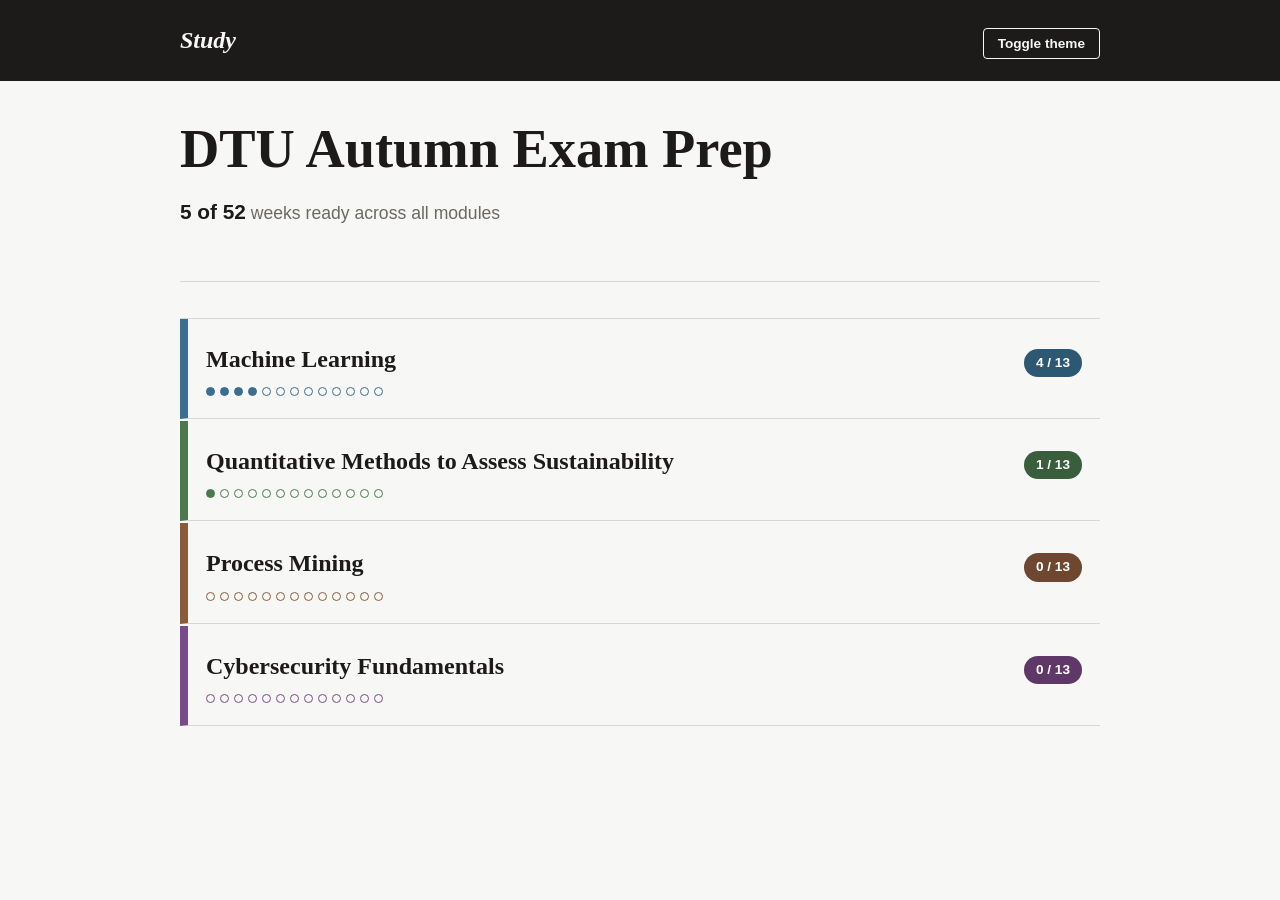
==== index.html @ 3e8c0b24 "Commit home/module page design from frontend-design pass css/common.css, js/common.js, index.html, m" ====
<!doctype html>
<html lang="en">
<head>
  <meta charset="utf-8" />
  <meta name="viewport" content="width=device-width, initial-scale=1" />
  <title>Study</title>
  <!-- Applies any stored theme override before first paint, so there's no flash of the wrong theme. -->
  <script>
    (function () {
      try {
        var state = JSON.parse(localStorage.getItem("studysite:v1"));
        if (state && (state.theme === "light" || state.theme === "dark")) {
          document.documentElement.setAttribute("data-theme", state.theme);
        }
      } catch (e) {}
    })();
  </script>
  <link rel="stylesheet" href="css/common.css" />
</head>
<body>
  <header class="site-header">
    <div class="site-header__inner">
      <span class="site-header__name">Study</span>
      <button class="theme-toggle" type="button" data-theme-toggle>Toggle theme</button>
    </div>
  </header>

  <div class="page">
    <main>
      <!--
        Static design preview — hardcoded content for now. The implementation
        plan replaces the hero stat and module list with values computed from
        data/modules.json (title, weeks-with-content count, per-week dots).
      -->
      <div class="hero">
        <h1 class="hero__title">DTU Autumn Exam Prep</h1>
        <p class="hero__stat"><strong>5 of 52</strong> weeks ready across all modules</p>
      </div>

      <ul class="module-list">
        <li>
          <a class="module-row ml" href="module.html?m=ml">
            <div class="module-row__head">
              <span class="module-row__title">Machine Learning</span>
              <span class="module-row__badge">4 / 13</span>
            </div>
            <ul class="dots" aria-hidden="true">
              <li class="filled"></li><li class="filled"></li><li class="filled"></li><li class="filled"></li>
              <li></li><li></li><li></li><li></li><li></li><li></li><li></li><li></li><li></li>
            </ul>
          </a>
        </li>
        <li>
          <a class="module-row sustainability" href="module.html?m=sustainability">
            <div class="module-row__head">
              <span class="module-row__title">Quantitative Methods to Assess Sustainability</span>
              <span class="module-row__badge">1 / 13</span>
            </div>
            <ul class="dots" aria-hidden="true">
              <li class="filled"></li>
              <li></li><li></li><li></li><li></li><li></li><li></li><li></li><li></li><li></li><li></li><li></li><li></li>
            </ul>
          </a>
        </li>
        <li>
          <a class="module-row process-mining" href="module.html?m=process-mining">
            <div class="module-row__head">
              <span class="module-row__title">Process Mining</span>
              <span class="module-row__badge">0 / 13</span>
            </div>
            <ul class="dots" aria-hidden="true">
              <li></li><li></li><li></li><li></li><li></li><li></li><li></li><li></li><li></li><li></li><li></li><li></li><li></li>
            </ul>
          </a>
        </li>
        <li>
          <a class="module-row cybersecurity" href="module.html?m=cybersecurity">
            <div class="module-row__head">
              <span class="module-row__title">Cybersecurity Fundamentals</span>
              <span class="module-row__badge">0 / 13</span>
            </div>
            <ul class="dots" aria-hidden="true">
              <li></li><li></li><li></li><li></li><li></li><li></li><li></li><li></li><li></li><li></li><li></li><li></li><li></li>
            </ul>
          </a>
        </li>
      </ul>
    </main>
  </div>

  <script type="module" src="js/common.js"></script>
</body>
</html>
---- css/common.css ----
/* common.css — design tokens and shared components for every page.
   Loaded by every HTML page alongside common.js. */

:root {
  --paper: #f7f7f5;
  --ink: #1c1b1a;
  --ink-muted: #6b6965;
  --border: rgba(28, 27, 26, 0.14);
  --radius: 4px;
  --content-width: 70ch;

  --serif: "Iowan Old Style", "Palatino Linotype", Georgia, "Times New Roman", serif;
  --sans: -apple-system, "Segoe UI", Roboto, "Helvetica Neue", Arial, sans-serif;

  /* Module identity colors: the plain tone marks borders/dots, the
     "strong" tone is darkened for solid fills (badges, buttons) so
     white text keeps AA contrast against it either way. */
  --accent-ml: #3b6e8f;
  --accent-ml-strong: #2c5872;
  --accent-sustainability: #4b7a4e;
  --accent-sustainability-strong: #395e3c;
  --accent-process-mining: #8a5a3b;
  --accent-process-mining-strong: #6e4730;
  --accent-cybersecurity: #7a4b8a;
  --accent-cybersecurity-strong: #603868;
}

@media (prefers-color-scheme: dark) {
  :root {
    --paper: #1a1a19;
    --ink: #e8e6e1;
    --ink-muted: #a8a6a1;
    --border: rgba(232, 230, 225, 0.16);
  }
}

/* Manual override set by common.js, takes precedence over the media query above. */
:root[data-theme="light"] {
  --paper: #f7f7f5;
  --ink: #1c1b1a;
  --ink-muted: #6b6965;
  --border: rgba(28, 27, 26, 0.14);
}

:root[data-theme="dark"] {
  --paper: #1a1a19;
  --ink: #e8e6e1;
  --ink-muted: #a8a6a1;
  --border: rgba(232, 230, 225, 0.16);
}

/* Module accent — shared by .module-row (home) and .module-intro (module page). */
.ml { --row-accent: var(--accent-ml); --row-accent-strong: var(--accent-ml-strong); }
.sustainability { --row-accent: var(--accent-sustainability); --row-accent-strong: var(--accent-sustainability-strong); }
.process-mining { --row-accent: var(--accent-process-mining); --row-accent-strong: var(--accent-process-mining-strong); }
.cybersecurity { --row-accent: var(--accent-cybersecurity); --row-accent-strong: var(--accent-cybersecurity-strong); }

* {
  box-sizing: border-box;
}

html {
  color-scheme: light dark;
}

body {
  margin: 0;
  background: var(--paper);
  color: var(--ink);
  font-family: var(--serif);
  font-size: 18px;
  line-height: 1.5;
  -webkit-font-smoothing: antialiased;
}

a {
  color: inherit;
}

a:not(.btn) {
  text-decoration-color: var(--border);
  text-underline-offset: 3px;
}

a:not(.btn):hover {
  text-decoration-color: currentColor;
}

:focus-visible {
  outline: 2px solid var(--row-accent, var(--ink));
  outline-offset: 2px;
}

/* ---------- layout shell ---------- */

.page {
  max-width: 960px;
  margin: 0 auto;
  padding: 0 20px 64px;
}

.page--reading {
  max-width: var(--content-width);
}

/* Header is an inverted band — var(--ink) as background, var(--paper) as
   text — so it always reads as a bold "cover strip" against the page in
   both light and dark mode, without a separate set of theme variables. */
header.site-header {
  background: var(--ink);
  color: var(--paper);
}

.site-header__inner {
  display: flex;
  align-items: baseline;
  justify-content: space-between;
  gap: 16px;
  max-width: 960px;
  margin: 0 auto;
  padding: 22px 20px;
}

.site-header__name {
  font-family: var(--serif);
  font-style: italic;
  font-weight: 700;
  font-size: 1.5rem;
}

.site-header__name a {
  text-decoration: none;
  color: inherit;
}

.site-header__crumb {
  margin-left: 12px;
  font-family: var(--sans);
  font-size: 0.95rem;
  opacity: 0.7;
}

.theme-toggle {
  font-family: var(--sans);
  font-weight: 600;
  font-size: 0.85rem;
  background: none;
  border: 1px solid var(--paper);
  border-radius: var(--radius);
  color: var(--paper);
  padding: 7px 14px;
  cursor: pointer;
}

.theme-toggle:hover {
  background: var(--paper);
  color: var(--ink);
}

main {
  padding-top: 40px;
}

/* ---------- hero (home) ---------- */

.hero {
  padding-bottom: 36px;
  margin-bottom: 36px;
  border-bottom: 1px solid var(--border);
}

.hero__title {
  font-family: var(--serif);
  font-weight: 700;
  font-size: clamp(2.4rem, 5vw, 3.4rem);
  line-height: 1.05;
  margin: 0 0 10px;
}

.hero__stat {
  font-family: var(--sans);
  font-size: 1.1rem;
  color: var(--ink-muted);
}

.hero__stat strong {
  color: var(--ink);
  font-size: 1.3rem;
  font-variant-numeric: tabular-nums;
}

/* ---------- progress dots (shared: home list + module page) ---------- */

.dots {
  display: flex;
  gap: 5px;
  margin-top: 10px;
  list-style: none;
  padding: 0;
}

.dots li {
  width: 9px;
  height: 9px;
  border-radius: 50%;
  border: 1.5px solid var(--row-accent, var(--ink-muted));
  background: transparent;
}

.dots li.filled {
  background: var(--row-accent, var(--ink-muted));
}

/* ---------- module list (home) ---------- */

.module-list {
  list-style: none;
  margin: 0;
  padding: 0;
  display: grid;
  gap: 2px;
  border-top: 1px solid var(--border);
}

.module-row {
  display: block;
  padding: 22px 18px;
  border-bottom: 1px solid var(--border);
  border-left: 8px solid var(--row-accent, var(--ink-muted));
  text-decoration: none;
  transition: background-color 0.15s ease;
}

.module-row:hover {
  background: var(--border);
}

.module-row__head {
  display: flex;
  align-items: baseline;
  justify-content: space-between;
  gap: 12px;
  flex-wrap: wrap;
}

.module-row__title {
  font-family: var(--serif);
  font-weight: 700;
  font-size: 1.5rem;
  color: var(--ink);
}

.module-row__badge {
  font-family: var(--sans);
  font-weight: 700;
  font-size: 0.85rem;
  color: #fff;
  background: var(--row-accent-strong, var(--ink-muted));
  border-radius: 999px;
  padding: 4px 12px;
  white-space: nowrap;
  font-variant-numeric: tabular-nums;
}

/* ---------- module page intro ---------- */

.module-intro {
  padding: 26px 22px;
  margin-bottom: 32px;
  border-left: 8px solid var(--row-accent, var(--ink-muted));
  background: var(--border);
}

.module-intro__head {
  display: flex;
  align-items: center;
  justify-content: space-between;
  gap: 16px;
  flex-wrap: wrap;
}

.module-intro h1 {
  font-family: var(--serif);
  font-weight: 700;
  font-size: 1.9rem;
  margin: 0;
}

.module-actions {
  display: flex;
  gap: 10px;
  margin-top: 18px;
}

.btn {
  font-family: var(--sans);
  font-weight: 600;
  font-size: 0.9rem;
  text-decoration: none;
  border-radius: var(--radius);
  padding: 9px 16px;
  display: inline-block;
}

.btn--primary {
  color: #fff;
  background: var(--row-accent-strong, var(--ink));
  border: 1px solid transparent;
}

.btn--primary:hover {
  filter: brightness(1.1);
}

/* ---------- week list (module page) ---------- */

.week-list {
  list-style: none;
  margin: 0;
  padding: 0;
  border-top: 1px solid var(--border);
}

.week-row {
  display: grid;
  grid-template-columns: 2.8rem 1fr;
  gap: 4px 16px;
  padding: 16px 4px;
  border-bottom: 1px solid var(--border);
}

@media (min-width: 560px) {
  .week-row {
    grid-template-columns: 2.8rem 1fr auto;
    align-items: baseline;
  }
}

.week-row__number {
  font-family: var(--sans);
  font-weight: 700;
  font-variant-numeric: tabular-nums;
  font-size: 1.05rem;
  color: var(--row-accent, var(--ink-muted));
}

.week-row--empty .week-row__number {
  color: var(--ink-muted);
  opacity: 0.5;
  font-weight: 600;
}

.week-row__title {
  font-size: 1.05rem;
}

.week-row--empty .week-row__title {
  color: var(--ink-muted);
  font-style: italic;
}

.week-row__links {
  grid-column: 1 / -1;
  font-family: var(--sans);
  font-weight: 600;
  font-size: 0.9rem;
  display: flex;
  gap: 18px;
}

@media (min-width: 560px) {
  .week-row__links {
    grid-column: auto;
  }
}

.week-row__links a {
  text-decoration: none;
  color: var(--row-accent-strong, var(--ink));
}

.week-row__links a:hover {
  text-decoration: underline;
}
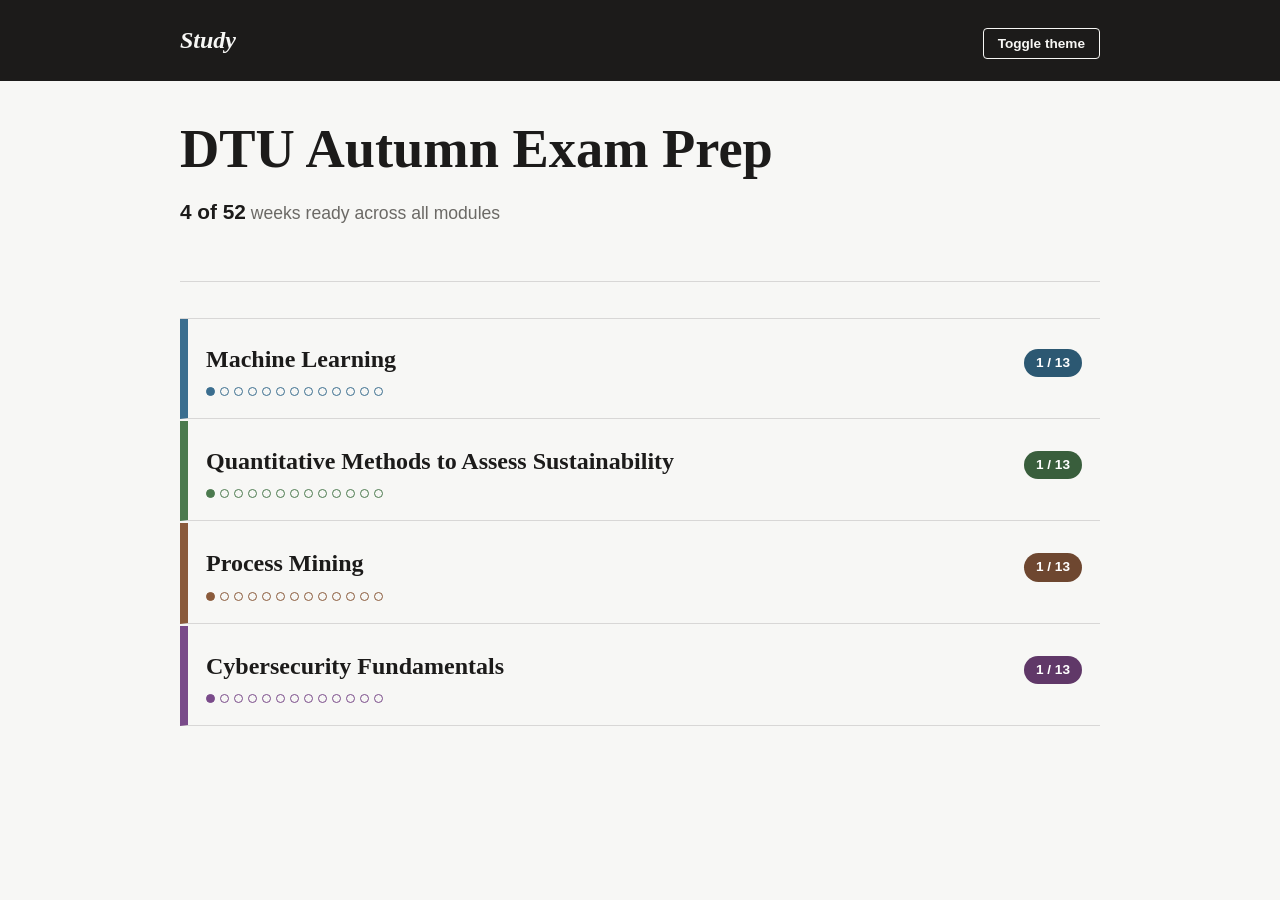
==== commit b6e011da: "Wire home page to data/modules.json Co-Authored-By: Claude Sonnet 5 <noreply@anthropic.com>" ====
--- a/index.html
+++ b/index.html
@@ -27,67 +27,20 @@
 
   <div class="page">
     <main>
-      <!--
-        Static design preview — hardcoded content for now. The implementation
-        plan replaces the hero stat and module list with values computed from
-        data/modules.json (title, weeks-with-content count, per-week dots).
-      -->
+      <p id="file-hint" class="fatal-error" hidden>
+        You're opening this file directly — run it through a local server (see the README) so it can load its data.
+      </p>
+
       <div class="hero">
         <h1 class="hero__title">DTU Autumn Exam Prep</h1>
-        <p class="hero__stat"><strong>5 of 52</strong> weeks ready across all modules</p>
+        <p class="hero__stat" id="hero-stat"></p>
       </div>
 
-      <ul class="module-list">
-        <li>
-          <a class="module-row ml" href="module.html?m=ml">
-            <div class="module-row__head">
-              <span class="module-row__title">Machine Learning</span>
-              <span class="module-row__badge">4 / 13</span>
-            </div>
-            <ul class="dots" aria-hidden="true">
-              <li class="filled"></li><li class="filled"></li><li class="filled"></li><li class="filled"></li>
-              <li></li><li></li><li></li><li></li><li></li><li></li><li></li><li></li><li></li>
-            </ul>
-          </a>
-        </li>
-        <li>
-          <a class="module-row sustainability" href="module.html?m=sustainability">
-            <div class="module-row__head">
-              <span class="module-row__title">Quantitative Methods to Assess Sustainability</span>
-              <span class="module-row__badge">1 / 13</span>
-            </div>
-            <ul class="dots" aria-hidden="true">
-              <li class="filled"></li>
-              <li></li><li></li><li></li><li></li><li></li><li></li><li></li><li></li><li></li><li></li><li></li><li></li>
-            </ul>
-          </a>
-        </li>
-        <li>
-          <a class="module-row process-mining" href="module.html?m=process-mining">
-            <div class="module-row__head">
-              <span class="module-row__title">Process Mining</span>
-              <span class="module-row__badge">0 / 13</span>
-            </div>
-            <ul class="dots" aria-hidden="true">
-              <li></li><li></li><li></li><li></li><li></li><li></li><li></li><li></li><li></li><li></li><li></li><li></li><li></li>
-            </ul>
-          </a>
-        </li>
-        <li>
-          <a class="module-row cybersecurity" href="module.html?m=cybersecurity">
-            <div class="module-row__head">
-              <span class="module-row__title">Cybersecurity Fundamentals</span>
-              <span class="module-row__badge">0 / 13</span>
-            </div>
-            <ul class="dots" aria-hidden="true">
-              <li></li><li></li><li></li><li></li><li></li><li></li><li></li><li></li><li></li><li></li><li></li><li></li><li></li>
-            </ul>
-          </a>
-        </li>
-      </ul>
+      <ul class="module-list" id="module-list"></ul>
     </main>
   </div>
 
   <script type="module" src="js/common.js"></script>
+  <script type="module" src="js/home.js"></script>
 </body>
 </html>
--- a/css/common.css
+++ b/css/common.css
@@ -211,6 +211,19 @@
   background: var(--row-accent, var(--ink-muted));
 }
 
+/* ---------- error / empty states (shared) ---------- */
+
+.fatal-error {
+  font-family: var(--sans);
+  font-size: 0.95rem;
+  color: var(--ink);
+  background: var(--border);
+  border-left: 4px solid var(--row-accent, var(--ink-muted));
+  border-radius: var(--radius);
+  padding: 14px 18px;
+  margin-bottom: 24px;
+}
+
 /* ---------- module list (home) ---------- */
 
 .module-list {
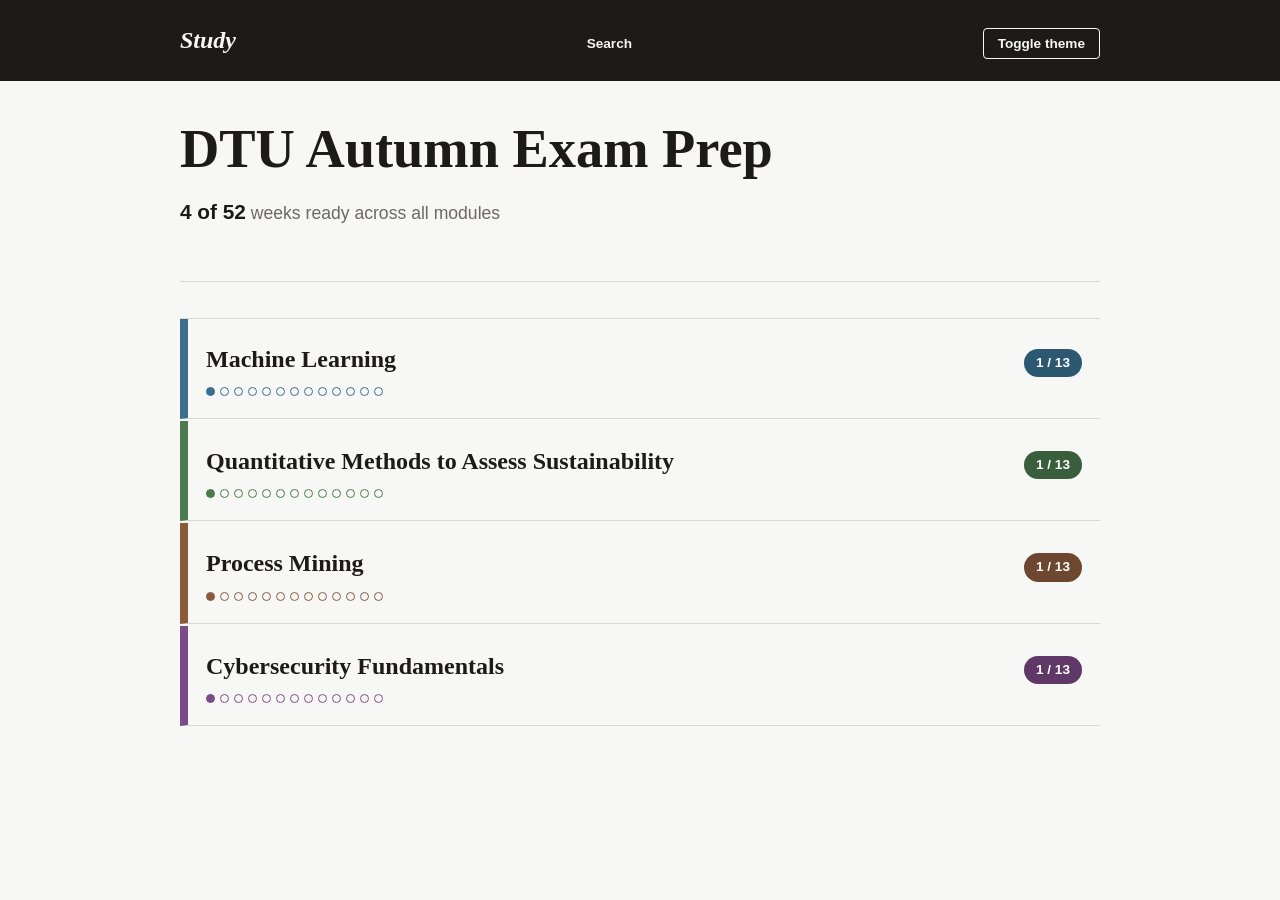
==== commit 49af826e: "Fix findings from final review: XSS, quiz retry bug, and 9 more Critical: - flashcards.js/quiz.js: r" ====
--- a/index.html
+++ b/index.html
@@ -4,7 +4,13 @@
   <meta charset="utf-8" />
   <meta name="viewport" content="width=device-width, initial-scale=1" />
   <title>Study</title>
-  <!-- Applies any stored theme override before first paint, so there's no flash of the wrong theme. -->
+  <!--
+    Applies any stored theme override before first paint, and shows a hint
+    if the page was opened directly via file:// instead of a local server.
+    Both run as a classic script, not a module — browsers block js/*.js
+    (type="module") entirely under file://, so only a plain <script> like
+    this one is guaranteed to run there.
+  -->
   <script>
     (function () {
       try {
@@ -13,6 +19,14 @@
           document.documentElement.setAttribute("data-theme", state.theme);
         }
       } catch (e) {}
+      if (location.protocol === "file:") {
+        document.addEventListener("DOMContentLoaded", function () {
+          var hint = document.createElement("p");
+          hint.className = "fatal-error";
+          hint.textContent = "You're opening this file directly — run it through a local server (see the README) so it can load its data.";
+          document.body.insertBefore(hint, document.body.firstChild);
+        });
+      }
     })();
   </script>
   <link rel="stylesheet" href="css/common.css" />
@@ -21,16 +35,13 @@
   <header class="site-header">
     <div class="site-header__inner">
       <span class="site-header__name">Study</span>
+      <a class="header-search-link" href="search.html">Search</a>
       <button class="theme-toggle" type="button" data-theme-toggle>Toggle theme</button>
     </div>
   </header>
 
   <div class="page">
     <main>
-      <p id="file-hint" class="fatal-error" hidden>
-        You're opening this file directly — run it through a local server (see the README) so it can load its data.
-      </p>
-
       <div class="hero">
         <h1 class="hero__title">DTU Autumn Exam Prep</h1>
         <p class="hero__stat" id="hero-stat"></p>
--- a/css/common.css
+++ b/css/common.css
@@ -140,6 +140,18 @@
   opacity: 0.7;
 }
 
+.header-search-link {
+  font-family: var(--sans);
+  font-weight: 600;
+  font-size: 0.85rem;
+  color: var(--paper);
+  text-decoration: none;
+}
+
+.header-search-link:hover {
+  text-decoration: underline;
+}
+
 .theme-toggle {
   font-family: var(--sans);
   font-weight: 600;
@@ -222,6 +234,140 @@
   border-radius: var(--radius);
   padding: 14px 18px;
   margin-bottom: 24px;
+}
+
+/* ---------- search ---------- */
+
+.search-box {
+  width: 100%;
+  font-family: var(--sans);
+  font-size: 1.05rem;
+  padding: 10px 14px;
+  border: 1px solid var(--border);
+  border-radius: var(--radius);
+  background: var(--paper);
+  color: var(--ink);
+}
+
+#search-status {
+  font-family: var(--sans);
+  font-size: 0.9rem;
+  color: var(--ink-muted);
+}
+
+.search-results {
+  list-style: none;
+  margin: 0;
+  padding: 0;
+}
+
+.search-results li {
+  padding: 12px 0;
+  border-bottom: 1px solid var(--border);
+}
+
+.search-results a {
+  font-family: var(--sans);
+  font-weight: 600;
+  text-decoration: none;
+}
+
+/* ---------- quiz ---------- */
+
+#quiz-options {
+  display: grid;
+  gap: 10px;
+  margin: 16px 0;
+}
+
+.quiz-option {
+  text-align: left;
+  width: 100%;
+}
+
+.quiz-option--correct {
+  border-color: var(--accent-sustainability);
+  color: var(--accent-sustainability-strong);
+}
+
+.quiz-option--incorrect {
+  border-color: var(--accent-process-mining);
+  color: var(--accent-process-mining-strong);
+}
+
+/* ---------- flashcards ---------- */
+
+.flashcard {
+  perspective: 1000px;
+  min-height: 220px;
+  margin: 20px 0;
+  cursor: pointer;
+}
+
+.flashcard-inner {
+  position: relative;
+  min-height: 220px;
+  transition: transform 0.4s;
+  transform-style: preserve-3d;
+}
+
+.flashcard.flipped .flashcard-inner {
+  transform: rotateY(180deg);
+}
+
+.flashcard-face {
+  position: absolute;
+  inset: 0;
+  backface-visibility: hidden;
+  display: flex;
+  align-items: center;
+  justify-content: center;
+  text-align: center;
+  padding: 24px;
+  border: 1px solid var(--border);
+  border-radius: var(--radius);
+  font-size: 1.15rem;
+}
+
+.flashcard-face.back {
+  transform: rotateY(180deg);
+  background: var(--border);
+}
+
+/* ---------- pdf entries (notes page) ---------- */
+
+.pdf-entry {
+  margin-bottom: 32px;
+}
+
+.pdf-entry__name {
+  font-family: var(--sans);
+  font-weight: 600;
+  font-size: 1.05rem;
+  display: block;
+  margin-bottom: 10px;
+}
+
+.pdf-entry canvas {
+  display: block;
+  max-width: 100%;
+  height: auto;
+  border: 1px solid var(--border);
+  border-radius: var(--radius);
+}
+
+.pdf-entry__controls {
+  display: flex;
+  align-items: center;
+  gap: 12px;
+  margin-top: 10px;
+  font-family: var(--sans);
+  font-size: 0.9rem;
+}
+
+.pdf-entry__page-counter {
+  font-variant-numeric: tabular-nums;
+  color: var(--ink-muted);
 }
 
 /* ---------- module list (home) ---------- */
@@ -327,6 +473,39 @@
 
 /* ---------- week list (module page) ---------- */
 
+.range-picker {
+  display: flex;
+  flex-wrap: wrap;
+  align-items: center;
+  gap: 10px;
+  margin-top: 14px;
+  font-family: var(--sans);
+  font-size: 0.85rem;
+}
+
+.range-picker input[type="number"] {
+  width: 3.5em;
+  font: inherit;
+  padding: 4px 6px;
+  border: 1px solid var(--border);
+  border-radius: var(--radius);
+  background: var(--paper);
+  color: var(--ink);
+}
+
+.week-row__link--disabled {
+  color: var(--ink-muted);
+  opacity: 0.6;
+}
+
+.week-row__score {
+  display: block;
+  font-family: var(--sans);
+  font-size: 0.8rem;
+  color: var(--ink-muted);
+  margin-top: 2px;
+}
+
 .week-list {
   list-style: none;
   margin: 0;
